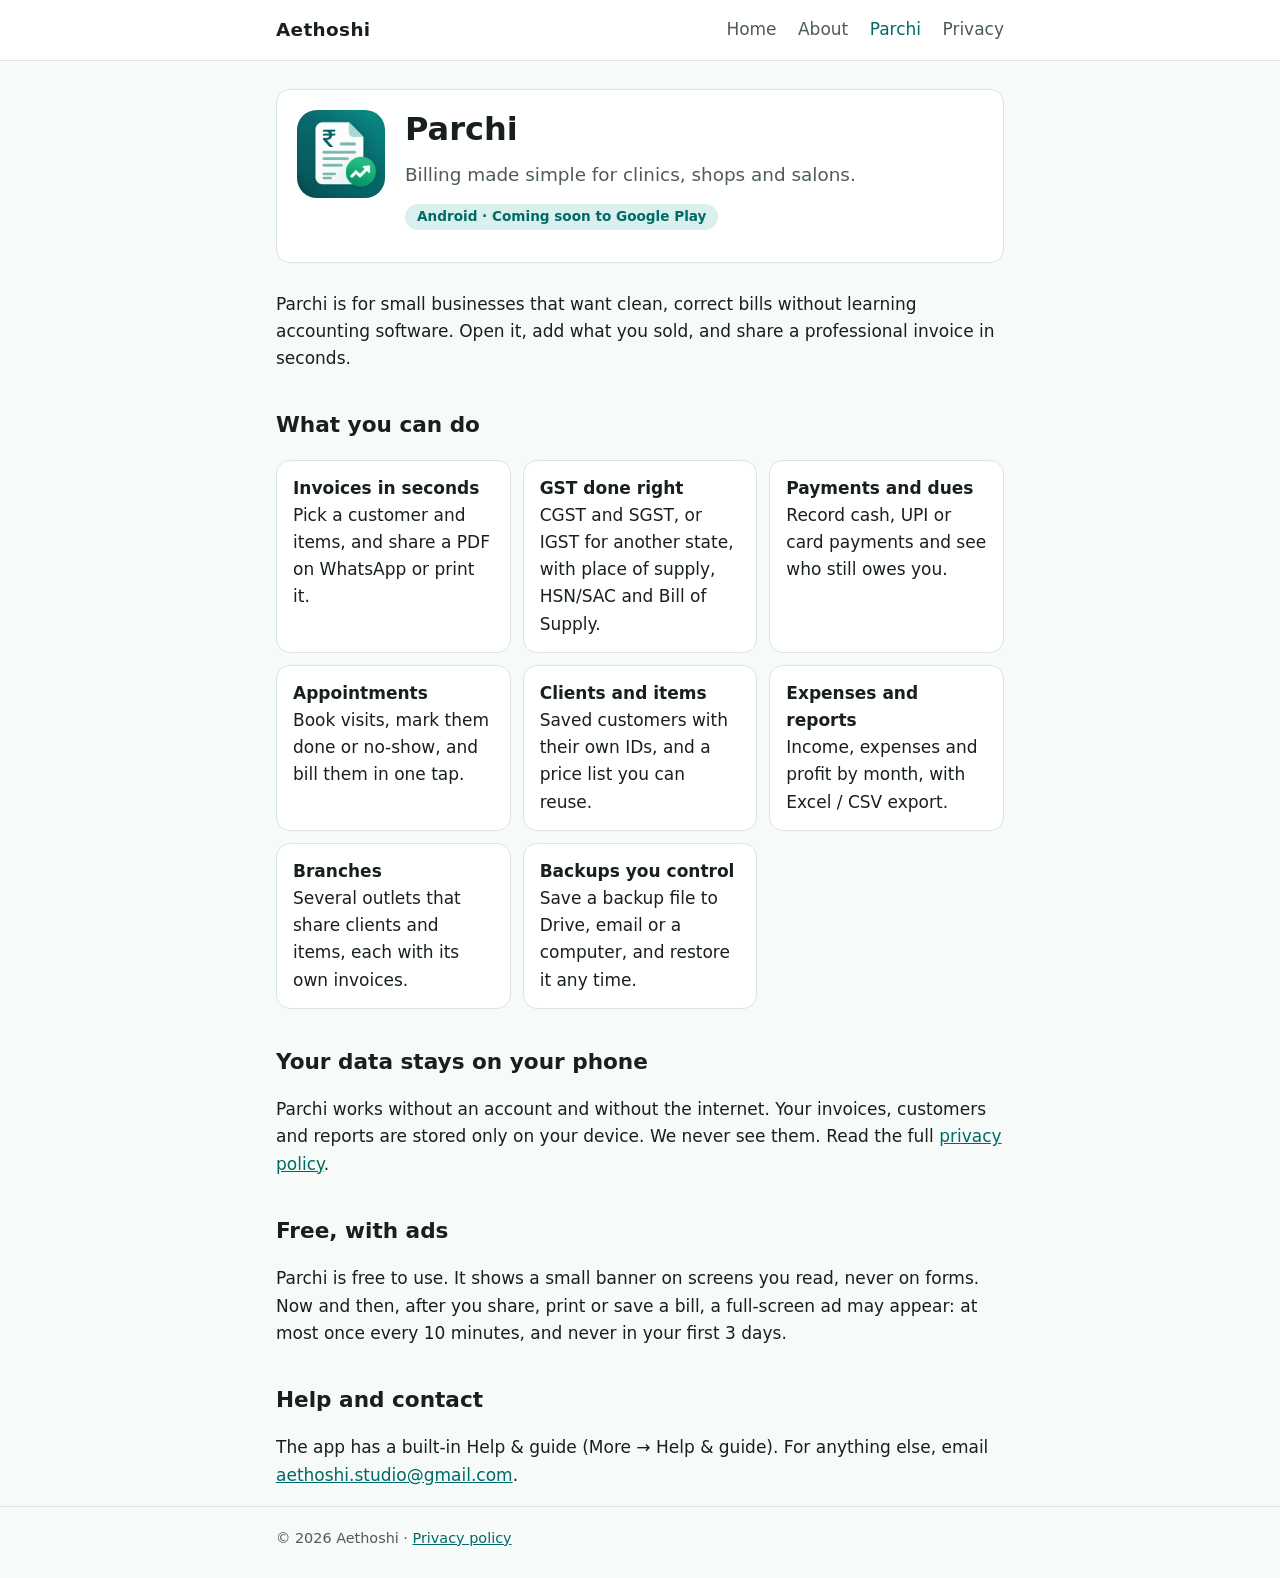
==== parchi/index.html @ 0741b279 "First Commit: Upload Aethoshi and Prachi website files Hello world" ====
<!doctype html>
<html lang="en">
<head>
  <meta charset="utf-8">
  <meta name="viewport" content="width=device-width, initial-scale=1">
  <title>Parchi Billing</title>
  <meta name="description" content="Parchi is a simple billing app for clinics, shops and salons: GST invoices, payments, appointments and reports, with your data kept on your phone.">
  <link rel="icon" href="/assets/parchi-icon.png">
  <link rel="stylesheet" href="/assets/style.css">
</head>
<body>
  <header class="site">
    <div class="wrap">
      <a class="logo" href="/">Aethoshi</a>
      <nav>
        <a href="/">Home</a>
        <a href="/#about">About</a>
        <a href="/parchi/" aria-current="page">Parchi</a>
        <a href="/parchi/privacy/">Privacy</a>
      </nav>
    </div>
  </header>

  <main class="wrap">
    <section class="card">
      <img src="/assets/parchi-icon.png" alt="Parchi app icon" width="88" height="88">
      <div>
        <h1>Parchi</h1>
        <p class="lead">Billing made simple for clinics, shops and salons.</p>
        <p><span class="pill">Android · Coming soon to Google Play</span></p>
      </div>
    </section>

    <p>
      Parchi is for small businesses that want clean, correct bills without
      learning accounting software. Open it, add what you sold, and share a
      professional invoice in seconds.
    </p>

    <h2>What you can do</h2>
    <ul class="features">
      <li><strong>Invoices in seconds</strong>Pick a customer and items, and
        share a PDF on WhatsApp or print it.</li>
      <li><strong>GST done right</strong>CGST and SGST, or IGST for another
        state, with place of supply, HSN/SAC and Bill of Supply.</li>
      <li><strong>Payments and dues</strong>Record cash, UPI or card
        payments and see who still owes you.</li>
      <li><strong>Appointments</strong>Book visits, mark them done or
        no-show, and bill them in one tap.</li>
      <li><strong>Clients and items</strong>Saved customers with their own
        IDs, and a price list you can reuse.</li>
      <li><strong>Expenses and reports</strong>Income, expenses and profit
        by month, with Excel / CSV export.</li>
      <li><strong>Branches</strong>Several outlets that share clients and
        items, each with its own invoices.</li>
      <li><strong>Backups you control</strong>Save a backup file to Drive,
        email or a computer, and restore it any time.</li>
    </ul>

    <h2>Your data stays on your phone</h2>
    <p>
      Parchi works without an account and without the internet. Your
      invoices, customers and reports are stored only on your device. We
      never see them. Read the full <a href="/parchi/privacy/">privacy
      policy</a>.
    </p>

    <h2>Free, with ads</h2>
    <p>
      Parchi is free to use. It shows a small banner on screens you read,
      never on forms. Now and then, after you share, print or save a bill,
      a full-screen ad may appear: at most once every 10 minutes, and never
      in your first 3 days.
    </p>

    <h2>Help and contact</h2>
    <p>
      The app has a built-in Help &amp; guide (More → Help &amp; guide). For
      anything else, email
      <a href="mailto:aethoshi.studio@gmail.com">aethoshi.studio@gmail.com</a>.
    </p>
  </main>

  <footer class="site">
    <div class="wrap">
      © 2026 Aethoshi · <a href="/parchi/privacy/">Privacy policy</a>
    </div>
  </footer>
</body>
</html>
---- assets/style.css ----
/* Aethoshi site: one small stylesheet, light and dark. */

:root {
  --bg: #f6faf9;
  --surface: #ffffff;
  --text: #17201f;
  --muted: #4d5b59;
  --line: #dbe5e3;
  --brand: #006a66;
  --brand-soft: #d9f0ee;
  --on-brand: #ffffff;
  --radius: 14px;
  color-scheme: light;
}

@media (prefers-color-scheme: dark) {
  :root {
    --bg: #0f1514;
    --surface: #172120;
    --text: #e3ecea;
    --muted: #a3b3b0;
    --line: #2a3836;
    --brand: #5fd6cf;
    --brand-soft: #173a38;
    --on-brand: #00201f;
    color-scheme: dark;
  }
}

* { box-sizing: border-box; }

html { -webkit-text-size-adjust: 100%; }

body {
  margin: 0;
  background: var(--bg);
  color: var(--text);
  font: 17px/1.6 system-ui, -apple-system, "Segoe UI", Roboto, "Noto Sans",
    sans-serif;
}

a { color: var(--brand); }
a:hover { text-decoration-thickness: 2px; }

.wrap {
  max-width: 760px;
  margin: 0 auto;
  padding: 0 16px;
}

header.site {
  border-bottom: 1px solid var(--line);
  background: var(--surface);
}
header.site .wrap {
  display: flex;
  align-items: center;
  justify-content: space-between;
  gap: 12px;
  min-height: 60px;
  flex-wrap: wrap;
}
.logo {
  font-weight: 700;
  font-size: 1.15rem;
  letter-spacing: 0.02em;
  color: var(--text);
  text-decoration: none;
}
nav a {
  margin-left: 16px;
  color: var(--muted);
  text-decoration: none;
}
nav a:first-child { margin-left: 0; }
nav a:hover, nav a[aria-current="page"] { color: var(--brand); }

main { padding: 40px 0 56px; }

h1 { font-size: 2rem; line-height: 1.2; margin: 0 0 12px; }
h2 { font-size: 1.35rem; margin: 36px 0 8px; }
h3 { font-size: 1.05rem; margin: 24px 0 4px; }
p, li { color: var(--text); }
.lead { font-size: 1.15rem; color: var(--muted); margin-top: 0; }
.muted { color: var(--muted); }

.card {
  display: flex;
  gap: 20px;
  align-items: flex-start;
  background: var(--surface);
  border: 1px solid var(--line);
  border-radius: var(--radius);
  padding: 20px;
  margin: 28px 0;
}
.card img {
  width: 88px;
  height: 88px;
  border-radius: 20px;
  flex: none;
}
.card h2 { margin: 0 0 4px; }
.card p { margin: 0 0 12px; }

.pill {
  display: inline-block;
  background: var(--brand-soft);
  color: var(--brand);
  border-radius: 999px;
  padding: 2px 12px;
  font-size: 0.85rem;
  font-weight: 600;
}

.button {
  display: inline-block;
  background: var(--brand);
  color: var(--on-brand);
  border-radius: 999px;
  padding: 8px 18px;
  font-weight: 600;
  text-decoration: none;
  margin: 4px 8px 4px 0;
}
.button.ghost {
  background: transparent;
  color: var(--brand);
  border: 1px solid var(--line);
}

.features {
  display: grid;
  grid-template-columns: repeat(auto-fit, minmax(210px, 1fr));
  gap: 12px;
  padding: 0;
  list-style: none;
}
.features li {
  background: var(--surface);
  border: 1px solid var(--line);
  border-radius: var(--radius);
  padding: 14px 16px;
}
.features strong { display: block; }

.policy h2 { border-top: 1px solid var(--line); padding-top: 24px; }
.policy table {
  width: 100%;
  border-collapse: collapse;
  font-size: 0.95rem;
  display: block;
  overflow-x: auto;
}
.policy th, .policy td {
  text-align: left;
  vertical-align: top;
  border-bottom: 1px solid var(--line);
  padding: 8px 10px 8px 0;
}

footer.site {
  border-top: 1px solid var(--line);
  padding: 20px 0 28px;
  color: var(--muted);
  font-size: 0.9rem;
}

@media (max-width: 520px) {
  h1 { font-size: 1.6rem; }
  .card { flex-direction: column; }
  .card img { width: 72px; height: 72px; }
}
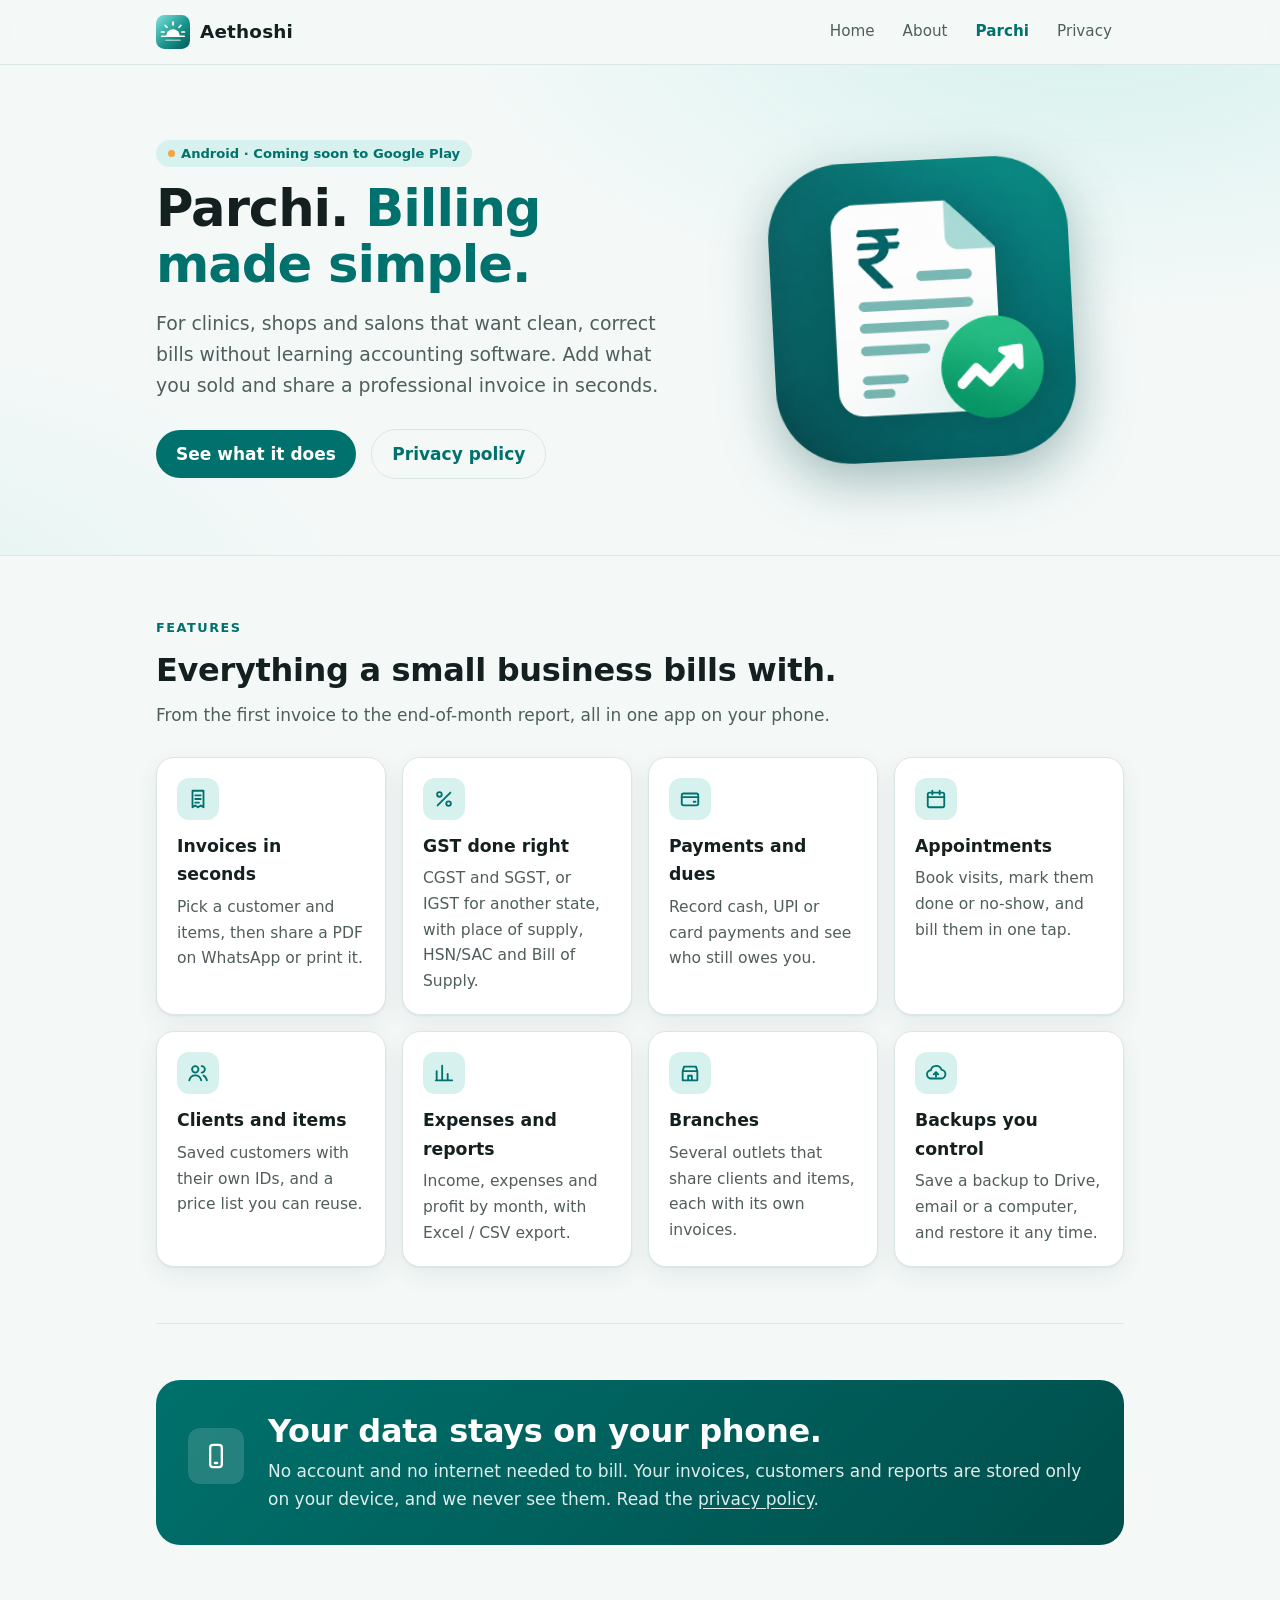
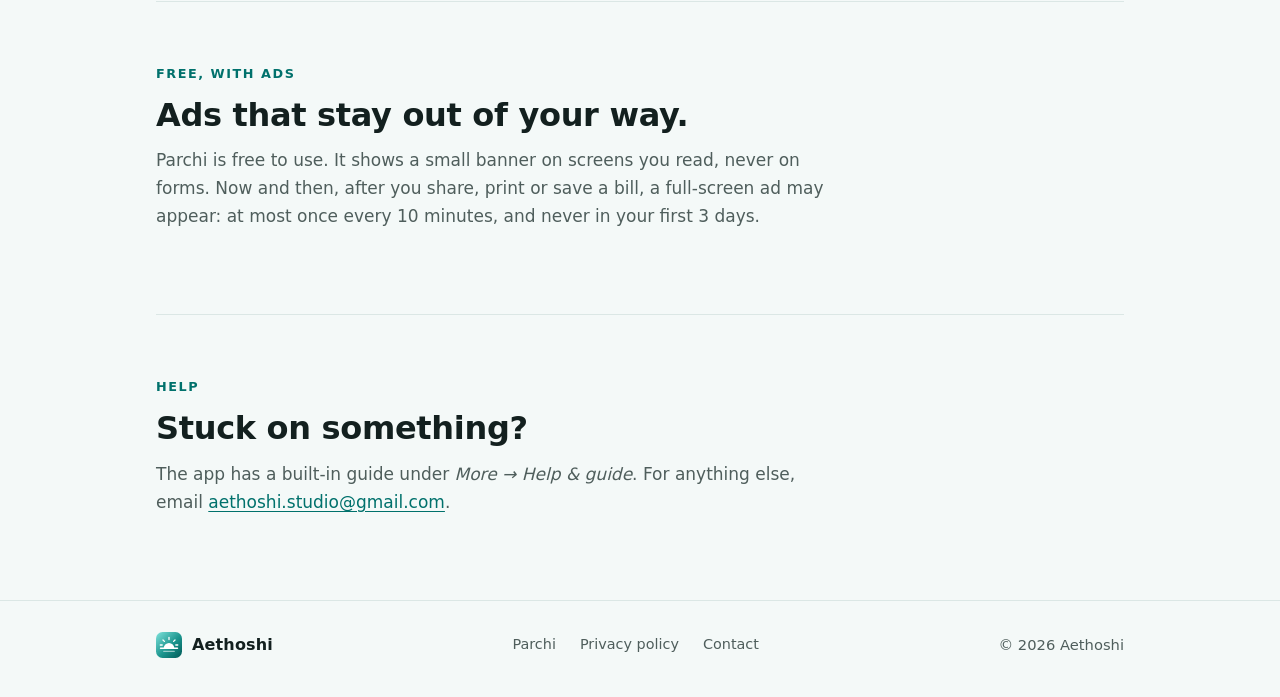
==== commit 8501e7f6: "Updated UI and improved design." ====
--- a/parchi/index.html
+++ b/parchi/index.html
@@ -5,85 +5,127 @@
   <meta name="viewport" content="width=device-width, initial-scale=1">
   <title>Parchi Billing</title>
   <meta name="description" content="Parchi is a simple billing app for clinics, shops and salons: GST invoices, payments, appointments and reports, with your data kept on your phone.">
-  <link rel="icon" href="/assets/parchi-icon.png">
-  <link rel="stylesheet" href="/assets/style.css">
+  <meta name="theme-color" content="#00716c">
+  <link rel="icon" type="image/svg+xml" href="../assets/logo.svg">
+  <link rel="stylesheet" href="../assets/style.css">
 </head>
 <body>
   <header class="site">
     <div class="wrap">
-      <a class="logo" href="/">Aethoshi</a>
-      <nav>
-        <a href="/">Home</a>
-        <a href="/#about">About</a>
-        <a href="/parchi/" aria-current="page">Parchi</a>
-        <a href="/parchi/privacy/">Privacy</a>
+      <a class="brand" href="../"><img src="../assets/logo.svg" alt="" width="34" height="34">Aethoshi</a>
+      <nav aria-label="Main">
+        <a href="../">Home</a>
+        <a href="../#about">About</a>
+        <a href="../parchi/" aria-current="page">Parchi</a>
+        <a href="../parchi/privacy/">Privacy</a>
       </nav>
     </div>
   </header>
 
+  <div class="hero">
+    <div class="wrap hero-grid">
+      <div>
+        <span class="pill">Android · Coming soon to Google Play</span>
+        <h1 style="margin-top:14px">Parchi. <span class="soft">Billing made simple.</span></h1>
+        <p class="lead">For clinics, shops and salons that want clean, correct
+          bills without learning accounting software. Add what you sold and
+          share a professional invoice in seconds.</p>
+        <a class="button" href="#features">See what it does</a>
+        <a class="button ghost" href="privacy/">Privacy policy</a>
+      </div>
+      <div class="hero-art app"><img src="../assets/parchi-icon.png" alt="Parchi app icon" width="300" height="300"></div>
+    </div>
+  </div>
+
   <main class="wrap">
-    <section class="card">
-      <img src="/assets/parchi-icon.png" alt="Parchi app icon" width="88" height="88">
-      <div>
-        <h1>Parchi</h1>
-        <p class="lead">Billing made simple for clinics, shops and salons.</p>
-        <p><span class="pill">Android · Coming soon to Google Play</span></p>
+    <section id="features">
+      <span class="eyebrow">Features</span>
+      <h2>Everything a small business bills with.</h2>
+      <p class="section-lead">From the first invoice to the end-of-month
+        report, all in one app on your phone.</p>
+      <ul class="grid">
+        <li class="tile">
+          <span class="icon" aria-hidden="true"><svg viewBox="0 0 24 24" fill="none" stroke="currentColor" stroke-width="2" stroke-linecap="round" stroke-linejoin="round"><path d="M6 3h12v18l-3-2-3 2-3-2-3 2z"/><path d="M9 8h6M9 12h6M9 16h4"/></svg></span>
+          <h3>Invoices in seconds</h3>
+          <p>Pick a customer and items, then share a PDF on WhatsApp or print it.</p>
+        </li>
+        <li class="tile">
+          <span class="icon" aria-hidden="true"><svg viewBox="0 0 24 24" fill="none" stroke="currentColor" stroke-width="2" stroke-linecap="round" stroke-linejoin="round"><path d="M19 5L5 19"/><circle cx="7" cy="7" r="2.5"/><circle cx="17" cy="17" r="2.5"/></svg></span>
+          <h3>GST done right</h3>
+          <p>CGST and SGST, or IGST for another state, with place of supply, HSN/SAC and Bill of Supply.</p>
+        </li>
+        <li class="tile">
+          <span class="icon" aria-hidden="true"><svg viewBox="0 0 24 24" fill="none" stroke="currentColor" stroke-width="2" stroke-linecap="round" stroke-linejoin="round"><rect x="3" y="6" width="18" height="13" rx="2"/><path d="M3 10h18M16 15h2"/></svg></span>
+          <h3>Payments and dues</h3>
+          <p>Record cash, UPI or card payments and see who still owes you.</p>
+        </li>
+        <li class="tile">
+          <span class="icon" aria-hidden="true"><svg viewBox="0 0 24 24" fill="none" stroke="currentColor" stroke-width="2" stroke-linecap="round" stroke-linejoin="round"><rect x="3" y="5" width="18" height="16" rx="2"/><path d="M3 10h18M8 3v4M16 3v4"/></svg></span>
+          <h3>Appointments</h3>
+          <p>Book visits, mark them done or no-show, and bill them in one tap.</p>
+        </li>
+        <li class="tile">
+          <span class="icon" aria-hidden="true"><svg viewBox="0 0 24 24" fill="none" stroke="currentColor" stroke-width="2" stroke-linecap="round" stroke-linejoin="round"><circle cx="9" cy="8" r="3.5"/><path d="M2.5 20c.8-3.5 3.4-5.5 6.5-5.5s5.7 2 6.5 5.5M16 4.5a3.5 3.5 0 0 1 0 7M18 14.8c2 .7 3.2 2.5 3.6 5.2"/></svg></span>
+          <h3>Clients and items</h3>
+          <p>Saved customers with their own IDs, and a price list you can reuse.</p>
+        </li>
+        <li class="tile">
+          <span class="icon" aria-hidden="true"><svg viewBox="0 0 24 24" fill="none" stroke="currentColor" stroke-width="2" stroke-linecap="round" stroke-linejoin="round"><path d="M4 20V10M10 20V4M16 20v-7M3 20h18"/></svg></span>
+          <h3>Expenses and reports</h3>
+          <p>Income, expenses and profit by month, with Excel / CSV export.</p>
+        </li>
+        <li class="tile">
+          <span class="icon" aria-hidden="true"><svg viewBox="0 0 24 24" fill="none" stroke="currentColor" stroke-width="2" stroke-linecap="round" stroke-linejoin="round"><path d="M4 10l1.5-5h13L20 10M4 10v10h16V10M4 10h16M10 20v-5h4v5"/></svg></span>
+          <h3>Branches</h3>
+          <p>Several outlets that share clients and items, each with its own invoices.</p>
+        </li>
+        <li class="tile">
+          <span class="icon" aria-hidden="true"><svg viewBox="0 0 24 24" fill="none" stroke="currentColor" stroke-width="2" stroke-linecap="round" stroke-linejoin="round"><path d="M7 18a4.5 4.5 0 0 1-.6-9A6 6 0 0 1 18 8.5a4 4 0 0 1-1 9.5z"/><path d="M12 16v-5M9.5 13.5L12 11l2.5 2.5"/></svg></span>
+          <h3>Backups you control</h3>
+          <p>Save a backup to Drive, email or a computer, and restore it any time.</p>
+        </li>
+      </ul>
+    </section>
+
+    <section>
+      <div class="band">
+        <span class="icon" aria-hidden="true"><svg viewBox="0 0 24 24" fill="none" stroke="currentColor" stroke-width="2" stroke-linecap="round" stroke-linejoin="round"><rect x="7" y="2.5" width="10" height="19" rx="2.5"/><path d="M11 18h2"/></svg></span>
+        <div>
+          <h2>Your data stays on your phone.</h2>
+          <p>No account and no internet needed to bill. Your invoices,
+            customers and reports are stored only on your device, and we never
+            see them. Read the <a href="privacy/">privacy policy</a>.</p>
+        </div>
       </div>
     </section>
 
-    <p>
-      Parchi is for small businesses that want clean, correct bills without
-      learning accounting software. Open it, add what you sold, and share a
-      professional invoice in seconds.
-    </p>
+    <section>
+      <span class="eyebrow">Free, with ads</span>
+      <h2>Ads that stay out of your way.</h2>
+      <p class="section-lead">Parchi is free to use. It shows a small banner
+        on screens you read, never on forms. Now and then, after you share,
+        print or save a bill, a full-screen ad may appear: at most once every
+        10 minutes, and never in your first 3 days.</p>
+    </section>
 
-    <h2>What you can do</h2>
-    <ul class="features">
-      <li><strong>Invoices in seconds</strong>Pick a customer and items, and
-        share a PDF on WhatsApp or print it.</li>
-      <li><strong>GST done right</strong>CGST and SGST, or IGST for another
-        state, with place of supply, HSN/SAC and Bill of Supply.</li>
-      <li><strong>Payments and dues</strong>Record cash, UPI or card
-        payments and see who still owes you.</li>
-      <li><strong>Appointments</strong>Book visits, mark them done or
-        no-show, and bill them in one tap.</li>
-      <li><strong>Clients and items</strong>Saved customers with their own
-        IDs, and a price list you can reuse.</li>
-      <li><strong>Expenses and reports</strong>Income, expenses and profit
-        by month, with Excel / CSV export.</li>
-      <li><strong>Branches</strong>Several outlets that share clients and
-        items, each with its own invoices.</li>
-      <li><strong>Backups you control</strong>Save a backup file to Drive,
-        email or a computer, and restore it any time.</li>
-    </ul>
-
-    <h2>Your data stays on your phone</h2>
-    <p>
-      Parchi works without an account and without the internet. Your
-      invoices, customers and reports are stored only on your device. We
-      never see them. Read the full <a href="/parchi/privacy/">privacy
-      policy</a>.
-    </p>
-
-    <h2>Free, with ads</h2>
-    <p>
-      Parchi is free to use. It shows a small banner on screens you read,
-      never on forms. Now and then, after you share, print or save a bill,
-      a full-screen ad may appear: at most once every 10 minutes, and never
-      in your first 3 days.
-    </p>
-
-    <h2>Help and contact</h2>
-    <p>
-      The app has a built-in Help &amp; guide (More → Help &amp; guide). For
-      anything else, email
-      <a href="mailto:aethoshi.studio@gmail.com">aethoshi.studio@gmail.com</a>.
-    </p>
+    <section>
+      <span class="eyebrow">Help</span>
+      <h2>Stuck on something?</h2>
+      <p class="section-lead">The app has a built-in guide under
+        <em>More → Help &amp; guide</em>. For anything else, email
+        <a href="mailto:aethoshi.studio@gmail.com">aethoshi.studio@gmail.com</a>.</p>
+    </section>
   </main>
 
   <footer class="site">
     <div class="wrap">
-      © 2026 Aethoshi · <a href="/parchi/privacy/">Privacy policy</a>
+      <a class="brand" href="../"><img src="../assets/logo.svg" alt="" width="26" height="26">Aethoshi</a>
+      <nav aria-label="Footer">
+        <a href="../parchi/">Parchi</a>
+        <a href="../parchi/privacy/">Privacy policy</a>
+        <a href="mailto:aethoshi.studio@gmail.com">Contact</a>
+      </nav>
+      <span>© 2026 Aethoshi</span>
     </div>
   </footer>
 </body>
--- a/assets/style.css
+++ b/assets/style.css
@@ -1,173 +1,366 @@
-/* Aethoshi site: one small stylesheet, light and dark. */
+/* Aethoshi site: one stylesheet, light and dark. */
 
 :root {
-  --bg: #f6faf9;
+  --bg: #f4f9f8;
+  --bg-tint: #e3f3f1;
   --surface: #ffffff;
-  --text: #17201f;
-  --muted: #4d5b59;
-  --line: #dbe5e3;
-  --brand: #006a66;
-  --brand-soft: #d9f0ee;
+  --surface-2: #f8fbfb;
+  --text: #13201f;
+  --muted: #4f5e5c;
+  --line: #dbe7e5;
+  --brand: #00716c;
+  --brand-strong: #005a57;
+  --brand-soft: #d6f1ee;
   --on-brand: #ffffff;
-  --radius: 14px;
+  --accent: #f2a541;
+  --shadow: 0 1px 2px rgba(10, 40, 38, 0.06), 0 8px 24px rgba(10, 40, 38, 0.07);
+  --radius: 18px;
   color-scheme: light;
 }
 
 @media (prefers-color-scheme: dark) {
   :root {
-    --bg: #0f1514;
-    --surface: #172120;
-    --text: #e3ecea;
-    --muted: #a3b3b0;
-    --line: #2a3836;
-    --brand: #5fd6cf;
-    --brand-soft: #173a38;
-    --on-brand: #00201f;
+    --bg: #0c1312;
+    --bg-tint: #10201f;
+    --surface: #141e1d;
+    --surface-2: #182423;
+    --text: #e4eeec;
+    --muted: #a2b4b1;
+    --line: #263533;
+    --brand: #62d9d1;
+    --brand-strong: #8ae6df;
+    --brand-soft: #143a38;
+    --on-brand: #00211f;
+    --accent: #f5b766;
+    --shadow: 0 1px 2px rgba(0, 0, 0, 0.4), 0 10px 30px rgba(0, 0, 0, 0.35);
     color-scheme: dark;
   }
 }
 
 * { box-sizing: border-box; }
-
-html { -webkit-text-size-adjust: 100%; }
+html { -webkit-text-size-adjust: 100%; scroll-behavior: smooth; }
 
 body {
   margin: 0;
   background: var(--bg);
   color: var(--text);
-  font: 17px/1.6 system-ui, -apple-system, "Segoe UI", Roboto, "Noto Sans",
-    sans-serif;
-}
-
-a { color: var(--brand); }
-a:hover { text-decoration-thickness: 2px; }
-
-.wrap {
-  max-width: 760px;
-  margin: 0 auto;
-  padding: 0 16px;
-}
+  font: 17px/1.65 system-ui, -apple-system, "Segoe UI", Roboto, "Noto Sans",
+    "Helvetica Neue", Arial, sans-serif;
+}
+
+a { color: var(--brand); text-underline-offset: 3px; }
+a:hover { color: var(--brand-strong); }
+img, svg { max-width: 100%; }
+img { height: auto; }
+
+.wrap { max-width: 1000px; margin: 0 auto; padding: 0 16px; }
+.narrow { max-width: 760px; }
+
+/* ------------------------------------------------------------ header */
 
 header.site {
+  position: sticky;
+  top: 0;
+  z-index: 10;
+  background: color-mix(in srgb, var(--bg) 82%, transparent);
+  backdrop-filter: saturate(160%) blur(12px);
+  -webkit-backdrop-filter: saturate(160%) blur(12px);
   border-bottom: 1px solid var(--line);
-  background: var(--surface);
 }
 header.site .wrap {
   display: flex;
   align-items: center;
   justify-content: space-between;
   gap: 12px;
-  min-height: 60px;
+  min-height: 64px;
   flex-wrap: wrap;
 }
-.logo {
-  font-weight: 700;
-  font-size: 1.15rem;
-  letter-spacing: 0.02em;
+.brand {
+  display: inline-flex;
+  align-items: center;
+  gap: 10px;
   color: var(--text);
   text-decoration: none;
-}
+  font-weight: 750;
+  font-size: 1.15rem;
+  letter-spacing: 0.01em;
+}
+.brand img { width: 34px; height: 34px; }
+nav { display: flex; gap: 4px; flex-wrap: wrap; }
 nav a {
-  margin-left: 16px;
   color: var(--muted);
   text-decoration: none;
-}
-nav a:first-child { margin-left: 0; }
-nav a:hover, nav a[aria-current="page"] { color: var(--brand); }
-
-main { padding: 40px 0 56px; }
-
-h1 { font-size: 2rem; line-height: 1.2; margin: 0 0 12px; }
-h2 { font-size: 1.35rem; margin: 36px 0 8px; }
-h3 { font-size: 1.05rem; margin: 24px 0 4px; }
-p, li { color: var(--text); }
-.lead { font-size: 1.15rem; color: var(--muted); margin-top: 0; }
+  padding: 6px 12px;
+  border-radius: 999px;
+  font-size: 0.95rem;
+}
+nav a:hover { background: var(--brand-soft); color: var(--brand); }
+nav a[aria-current="page"] { color: var(--brand); font-weight: 600; }
+
+/* ------------------------------------------------------------ hero */
+
+.hero {
+  position: relative;
+  overflow: hidden;
+  background:
+    radial-gradient(900px 420px at 85% -10%, var(--brand-soft), transparent 70%),
+    radial-gradient(700px 380px at -10% 110%, var(--bg-tint), transparent 70%);
+  border-bottom: 1px solid var(--line);
+}
+.hero .wrap { padding-top: 72px; padding-bottom: 72px; }
+.hero-grid {
+  display: grid;
+  grid-template-columns: 1.3fr 1fr;
+  gap: 40px;
+  align-items: center;
+}
+.eyebrow {
+  display: inline-block;
+  font-size: 0.8rem;
+  font-weight: 700;
+  letter-spacing: 0.12em;
+  text-transform: uppercase;
+  color: var(--brand);
+  margin-bottom: 12px;
+}
+h1 {
+  font-size: clamp(2rem, 5vw, 3.2rem);
+  line-height: 1.08;
+  letter-spacing: -0.02em;
+  margin: 0 0 16px;
+}
+h1 .soft { color: var(--brand); }
+.lead { font-size: 1.18rem; color: var(--muted); margin: 0 0 24px; max-width: 34em; }
+
+.hero-art {
+  justify-self: center;
+  width: min(300px, 70vw);
+  aspect-ratio: 1;
+  border-radius: 32%;
+  background: linear-gradient(145deg, #7fe3dc, #1a948d 55%, #005a57);
+  box-shadow: 0 30px 60px -20px rgba(0, 90, 87, 0.55);
+  display: grid;
+  place-items: center;
+  transform: rotate(-4deg);
+}
+.hero-art img { width: 62%; filter: drop-shadow(0 8px 16px rgba(0, 0, 0, 0.18)); }
+/* An app icon already has its own background: show it on its own. */
+.hero-art.app { background: none; box-shadow: none; transform: rotate(-3deg); }
+.hero-art.app img {
+  width: 100%;
+  height: auto;
+  border-radius: 25%;
+  filter: drop-shadow(0 18px 28px rgba(0, 70, 67, 0.35));
+}
+
+/* ------------------------------------------------------------ sections */
+
+main section { padding: 56px 0; }
+main section + section { border-top: 1px solid var(--line); }
+h2 {
+  font-size: clamp(1.5rem, 3vw, 2rem);
+  line-height: 1.2;
+  letter-spacing: -0.01em;
+  margin: 0 0 12px;
+}
+h3 { font-size: 1.08rem; margin: 0 0 6px; }
+.section-lead { color: var(--muted); max-width: 40em; margin: 0 0 28px; }
 .muted { color: var(--muted); }
 
-.card {
-  display: flex;
-  gap: 20px;
-  align-items: flex-start;
+/* App card */
+.app-card {
+  display: grid;
+  grid-template-columns: auto 1fr;
+  gap: 24px;
+  align-items: center;
+  background: var(--surface);
+  border: 1px solid var(--line);
+  border-radius: calc(var(--radius) + 6px);
+  padding: 28px;
+  box-shadow: var(--shadow);
+}
+.app-card img {
+  width: 112px;
+  height: 112px;
+  border-radius: 26px;
+  box-shadow: 0 10px 24px -10px rgba(0, 90, 87, 0.6);
+}
+.app-card h3 { font-size: 1.5rem; margin: 6px 0 6px; }
+.app-card p { margin: 0 0 16px; color: var(--muted); }
+
+.pill {
+  display: inline-flex;
+  align-items: center;
+  gap: 6px;
+  background: var(--brand-soft);
+  color: var(--brand);
+  border-radius: 999px;
+  padding: 3px 12px;
+  font-size: 0.82rem;
+  font-weight: 650;
+}
+.pill::before {
+  content: "";
+  width: 7px;
+  height: 7px;
+  border-radius: 50%;
+  background: var(--accent);
+}
+
+.button {
+  display: inline-flex;
+  align-items: center;
+  gap: 8px;
+  background: var(--brand);
+  color: var(--on-brand);
+  border-radius: 999px;
+  padding: 10px 20px;
+  font-weight: 650;
+  text-decoration: none;
+  margin: 4px 10px 4px 0;
+  transition: transform 0.15s ease, background 0.15s ease;
+}
+.button:hover { background: var(--brand-strong); color: var(--on-brand); transform: translateY(-1px); }
+.button.ghost { background: transparent; color: var(--brand); border: 1px solid var(--line); }
+.button.ghost:hover { background: var(--brand-soft); color: var(--brand); }
+
+/* Feature / value grid */
+.grid {
+  display: grid;
+  grid-template-columns: repeat(auto-fit, minmax(220px, 1fr));
+  gap: 16px;
+  padding: 0;
+  margin: 0;
+  list-style: none;
+}
+.tile {
   background: var(--surface);
   border: 1px solid var(--line);
   border-radius: var(--radius);
   padding: 20px;
-  margin: 28px 0;
-}
-.card img {
-  width: 88px;
-  height: 88px;
-  border-radius: 20px;
-  flex: none;
-}
-.card h2 { margin: 0 0 4px; }
-.card p { margin: 0 0 12px; }
-
-.pill {
-  display: inline-block;
+  box-shadow: var(--shadow);
+}
+.tile p { margin: 0; color: var(--muted); font-size: 0.97rem; }
+.icon {
+  width: 42px;
+  height: 42px;
+  border-radius: 12px;
+  display: grid;
+  place-items: center;
   background: var(--brand-soft);
   color: var(--brand);
-  border-radius: 999px;
-  padding: 2px 12px;
-  font-size: 0.85rem;
-  font-weight: 600;
-}
-
-.button {
-  display: inline-block;
-  background: var(--brand);
-  color: var(--on-brand);
-  border-radius: 999px;
-  padding: 8px 18px;
-  font-weight: 600;
-  text-decoration: none;
-  margin: 4px 8px 4px 0;
-}
-.button.ghost {
-  background: transparent;
-  color: var(--brand);
+  margin-bottom: 12px;
+}
+.icon svg { width: 22px; height: 22px; }
+
+/* The name */
+.name-box {
+  display: grid;
+  grid-template-columns: auto 1fr;
+  gap: 28px;
+  align-items: center;
+  background: linear-gradient(135deg, var(--surface), var(--surface-2));
   border: 1px solid var(--line);
-}
-
-.features {
-  display: grid;
-  grid-template-columns: repeat(auto-fit, minmax(210px, 1fr));
-  gap: 12px;
-  padding: 0;
-  list-style: none;
-}
-.features li {
-  background: var(--surface);
-  border: 1px solid var(--line);
+  border-radius: calc(var(--radius) + 6px);
+  padding: 28px;
+}
+.name-box img { width: 96px; height: 96px; }
+.word {
+  font-size: 1.6rem;
+  font-weight: 750;
+  letter-spacing: 0.02em;
+  margin: 0;
+}
+.word span { color: var(--muted); font-weight: 400; font-size: 1rem; margin-left: 8px; }
+
+/* Highlight band */
+.band {
+  background: linear-gradient(135deg, #00716c, #004e4b);
+  color: #ffffff;
+  border-radius: calc(var(--radius) + 6px);
+  padding: 32px;
+  display: grid;
+  grid-template-columns: auto 1fr;
+  gap: 24px;
+  align-items: center;
+}
+.band h2, .band p { color: #ffffff; margin: 0; }
+.band p { opacity: 0.88; margin-top: 6px; }
+.band a { color: #ffffff; }
+.band .icon { background: rgba(255, 255, 255, 0.14); color: #ffffff; width: 56px; height: 56px; }
+.band .icon svg { width: 28px; height: 28px; }
+
+/* Contact */
+.contact {
+  text-align: center;
+  padding: 8px 0;
+}
+.contact .button { margin-top: 8px; }
+
+/* ------------------------------------------------------------ policy */
+
+.policy { padding-top: 48px; padding-bottom: 64px; }
+.policy h1 { font-size: clamp(1.8rem, 4vw, 2.4rem); }
+.policy h2 {
+  font-size: 1.3rem;
+  margin-top: 36px;
+  padding-top: 24px;
+  border-top: 1px solid var(--line);
+}
+.policy .summary {
+  background: var(--brand-soft);
   border-radius: var(--radius);
-  padding: 14px 16px;
-}
-.features strong { display: block; }
-
-.policy h2 { border-top: 1px solid var(--line); padding-top: 24px; }
-.policy table {
-  width: 100%;
-  border-collapse: collapse;
-  font-size: 0.95rem;
-  display: block;
-  overflow-x: auto;
-}
+  padding: 18px 20px;
+  margin: 20px 0 8px;
+}
+.policy .summary p { margin: 0; }
+.policy li { margin-bottom: 8px; }
+.table-wrap { overflow-x: auto; }
+.policy table { width: 100%; border-collapse: collapse; font-size: 0.95rem; }
 .policy th, .policy td {
   text-align: left;
   vertical-align: top;
   border-bottom: 1px solid var(--line);
-  padding: 8px 10px 8px 0;
-}
+  padding: 10px 12px 10px 0;
+}
+.policy th { color: var(--muted); font-weight: 650; }
+
+/* ------------------------------------------------------------ footer */
 
 footer.site {
   border-top: 1px solid var(--line);
-  padding: 20px 0 28px;
+  padding: 28px 0 36px;
   color: var(--muted);
-  font-size: 0.9rem;
-}
-
-@media (max-width: 520px) {
-  h1 { font-size: 1.6rem; }
-  .card { flex-direction: column; }
-  .card img { width: 72px; height: 72px; }
-}
+  font-size: 0.92rem;
+}
+footer.site .wrap {
+  display: flex;
+  justify-content: space-between;
+  align-items: center;
+  gap: 12px;
+  flex-wrap: wrap;
+}
+footer.site .brand { font-size: 1rem; }
+footer.site .brand img { width: 26px; height: 26px; }
+footer.site nav a { font-size: 0.9rem; padding: 4px 10px; }
+
+/* ------------------------------------------------------------ small screens */
+
+@media (max-width: 760px) {
+  .hero .wrap { padding-top: 48px; padding-bottom: 48px; }
+  .hero-grid { grid-template-columns: 1fr; gap: 32px; }
+  .hero-art { width: min(150px, 42vw); order: -1; justify-self: start; }
+  main section { padding: 40px 0; }
+}
+@media (max-width: 560px) {
+  .app-card, .name-box, .band { grid-template-columns: 1fr; padding: 22px; }
+  .app-card img { width: 84px; height: 84px; border-radius: 20px; }
+  .name-box img { width: 72px; height: 72px; }
+  header.site .wrap { padding-top: 8px; padding-bottom: 8px; }
+  nav a { padding: 6px 9px; }
+}
+
+@media (prefers-reduced-motion: reduce) {
+  html { scroll-behavior: auto; }
+  .button { transition: none; }
+}
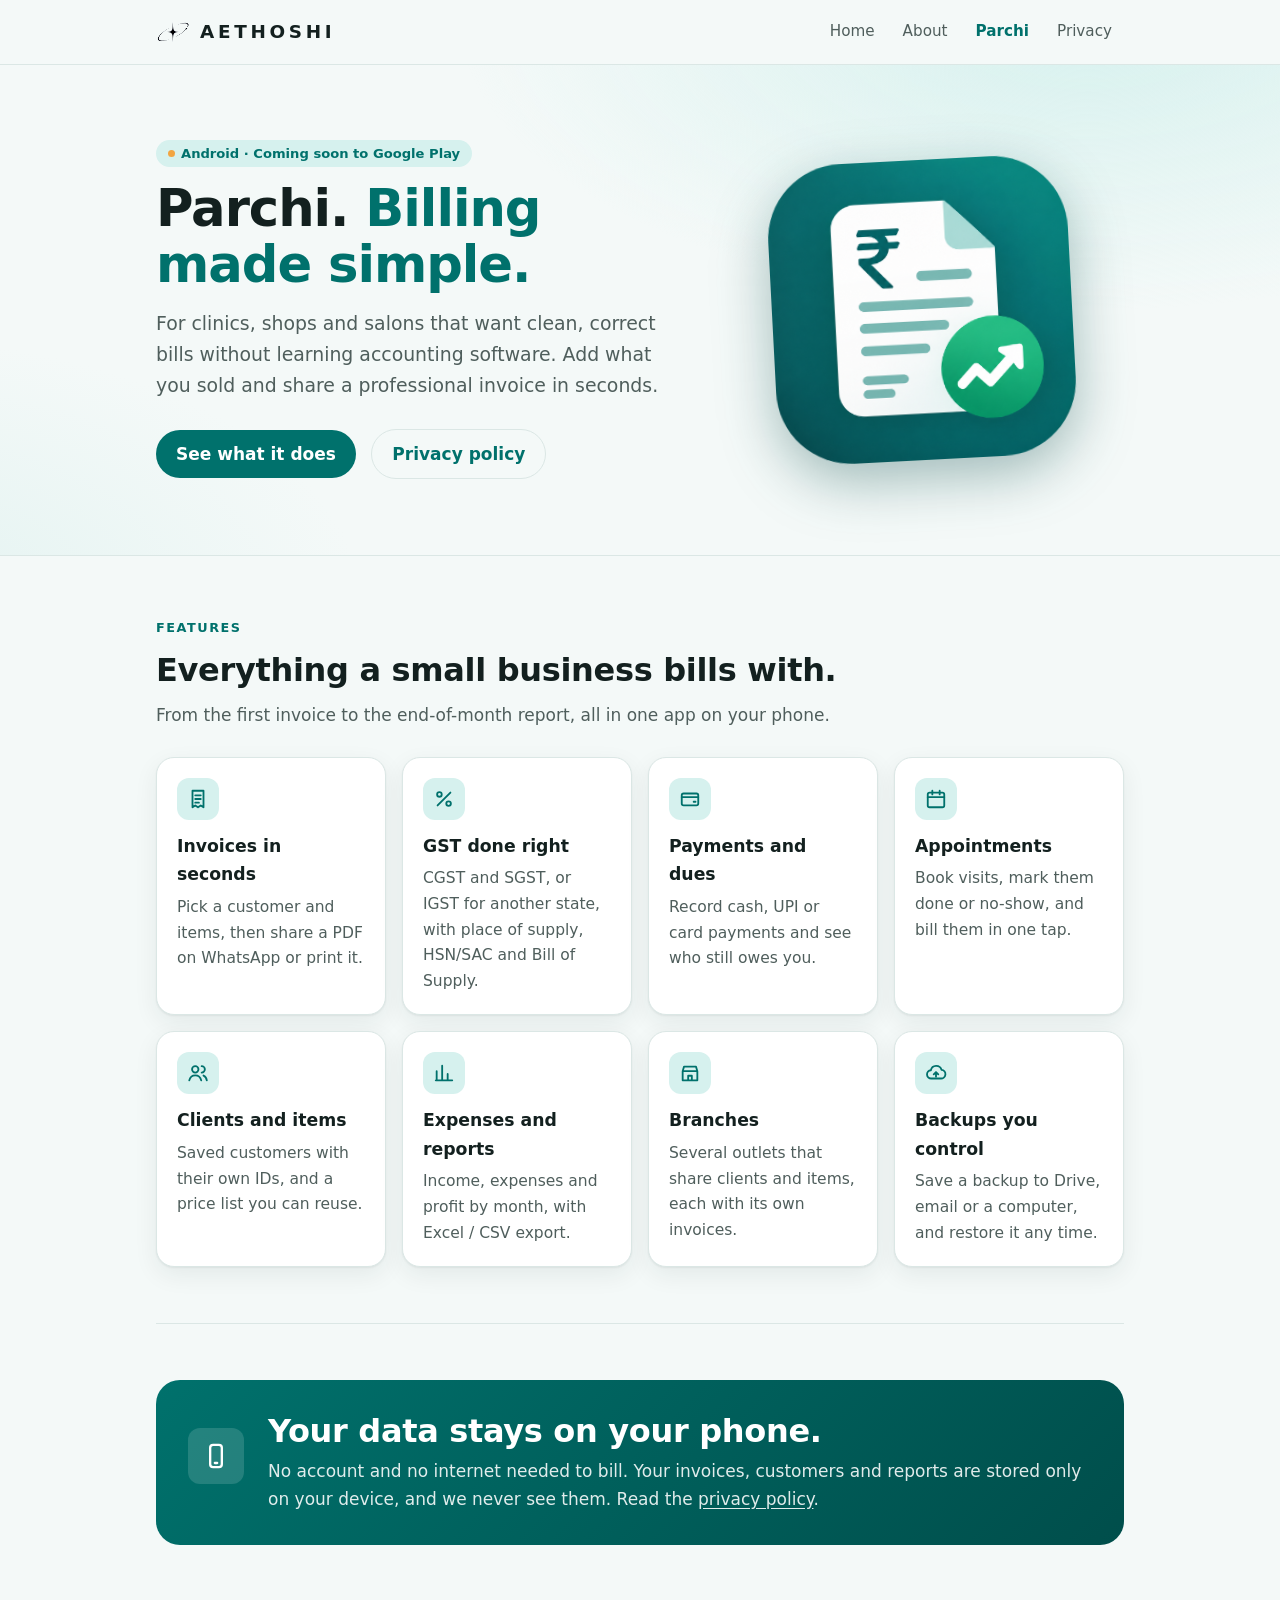
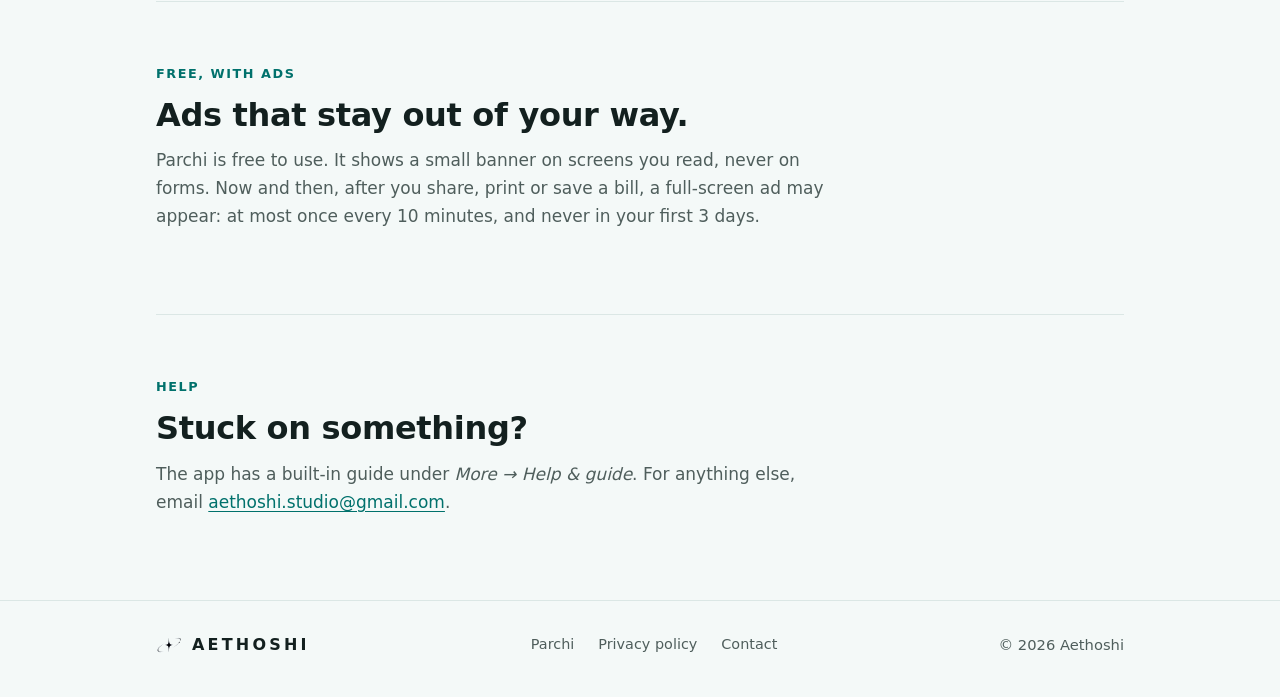
==== commit 5355b949: "Update app icon" ====
--- a/parchi/index.html
+++ b/parchi/index.html
@@ -6,13 +6,13 @@
   <title>Parchi Billing</title>
   <meta name="description" content="Parchi is a simple billing app for clinics, shops and salons: GST invoices, payments, appointments and reports, with your data kept on your phone.">
   <meta name="theme-color" content="#00716c">
-  <link rel="icon" type="image/svg+xml" href="../assets/logo.svg">
+  <link rel="icon" type="image/png" href="../assets/favicon.png">
   <link rel="stylesheet" href="../assets/style.css">
 </head>
 <body>
   <header class="site">
     <div class="wrap">
-      <a class="brand" href="../"><img src="../assets/logo.svg" alt="" width="34" height="34">Aethoshi</a>
+      <a class="brand" href="../"><img class="mark" src="../assets/aethoshi-symbol.png" alt="" width="34" height="34"><span class="wordmark">Aethoshi</span></a>
       <nav aria-label="Main">
         <a href="../">Home</a>
         <a href="../#about">About</a>
@@ -119,7 +119,7 @@
 
   <footer class="site">
     <div class="wrap">
-      <a class="brand" href="../"><img src="../assets/logo.svg" alt="" width="26" height="26">Aethoshi</a>
+      <a class="brand" href="../"><img class="mark" src="../assets/aethoshi-symbol.png" alt="" width="26" height="26"><span class="wordmark">Aethoshi</span></a>
       <nav aria-label="Footer">
         <a href="../parchi/">Parchi</a>
         <a href="../parchi/privacy/">Privacy policy</a>
--- a/assets/style.css
+++ b/assets/style.css
@@ -62,9 +62,8 @@
   position: sticky;
   top: 0;
   z-index: 10;
-  background: color-mix(in srgb, var(--bg) 82%, transparent);
-  backdrop-filter: saturate(160%) blur(12px);
-  -webkit-backdrop-filter: saturate(160%) blur(12px);
+  /* Solid, so the logo's blend mode has a background to blend with. */
+  background: var(--bg);
   border-bottom: 1px solid var(--line);
 }
 header.site .wrap {
@@ -86,6 +85,19 @@
   letter-spacing: 0.01em;
 }
 .brand img { width: 34px; height: 34px; }
+.wordmark { text-transform: uppercase; letter-spacing: 0.2em; font-weight: 600; }
+
+/* The brand artwork is black on white. Multiply hides the white on light
+   pages; on dark pages it's inverted to white on black, and screen hides
+   the black. contrast() turns the artwork's off-white background (and its
+   compression noise) into pure white, so no faint box shows. */
+.mark { filter: contrast(1.35); mix-blend-mode: multiply; }
+@media (prefers-color-scheme: dark) {
+  .mark { filter: invert(1) contrast(1.35); mix-blend-mode: screen; }
+}
+
+.hero-logo { justify-self: center; width: min(360px, 80vw); }
+.hero-logo img { width: 100%; display: block; }
 nav { display: flex; gap: 4px; flex-wrap: wrap; }
 nav a {
   color: var(--muted);
@@ -350,6 +362,7 @@
   .hero .wrap { padding-top: 48px; padding-bottom: 48px; }
   .hero-grid { grid-template-columns: 1fr; gap: 32px; }
   .hero-art { width: min(150px, 42vw); order: -1; justify-self: start; }
+  .hero-logo { width: min(240px, 64vw); order: -1; justify-self: start; }
   main section { padding: 40px 0; }
 }
 @media (max-width: 560px) {
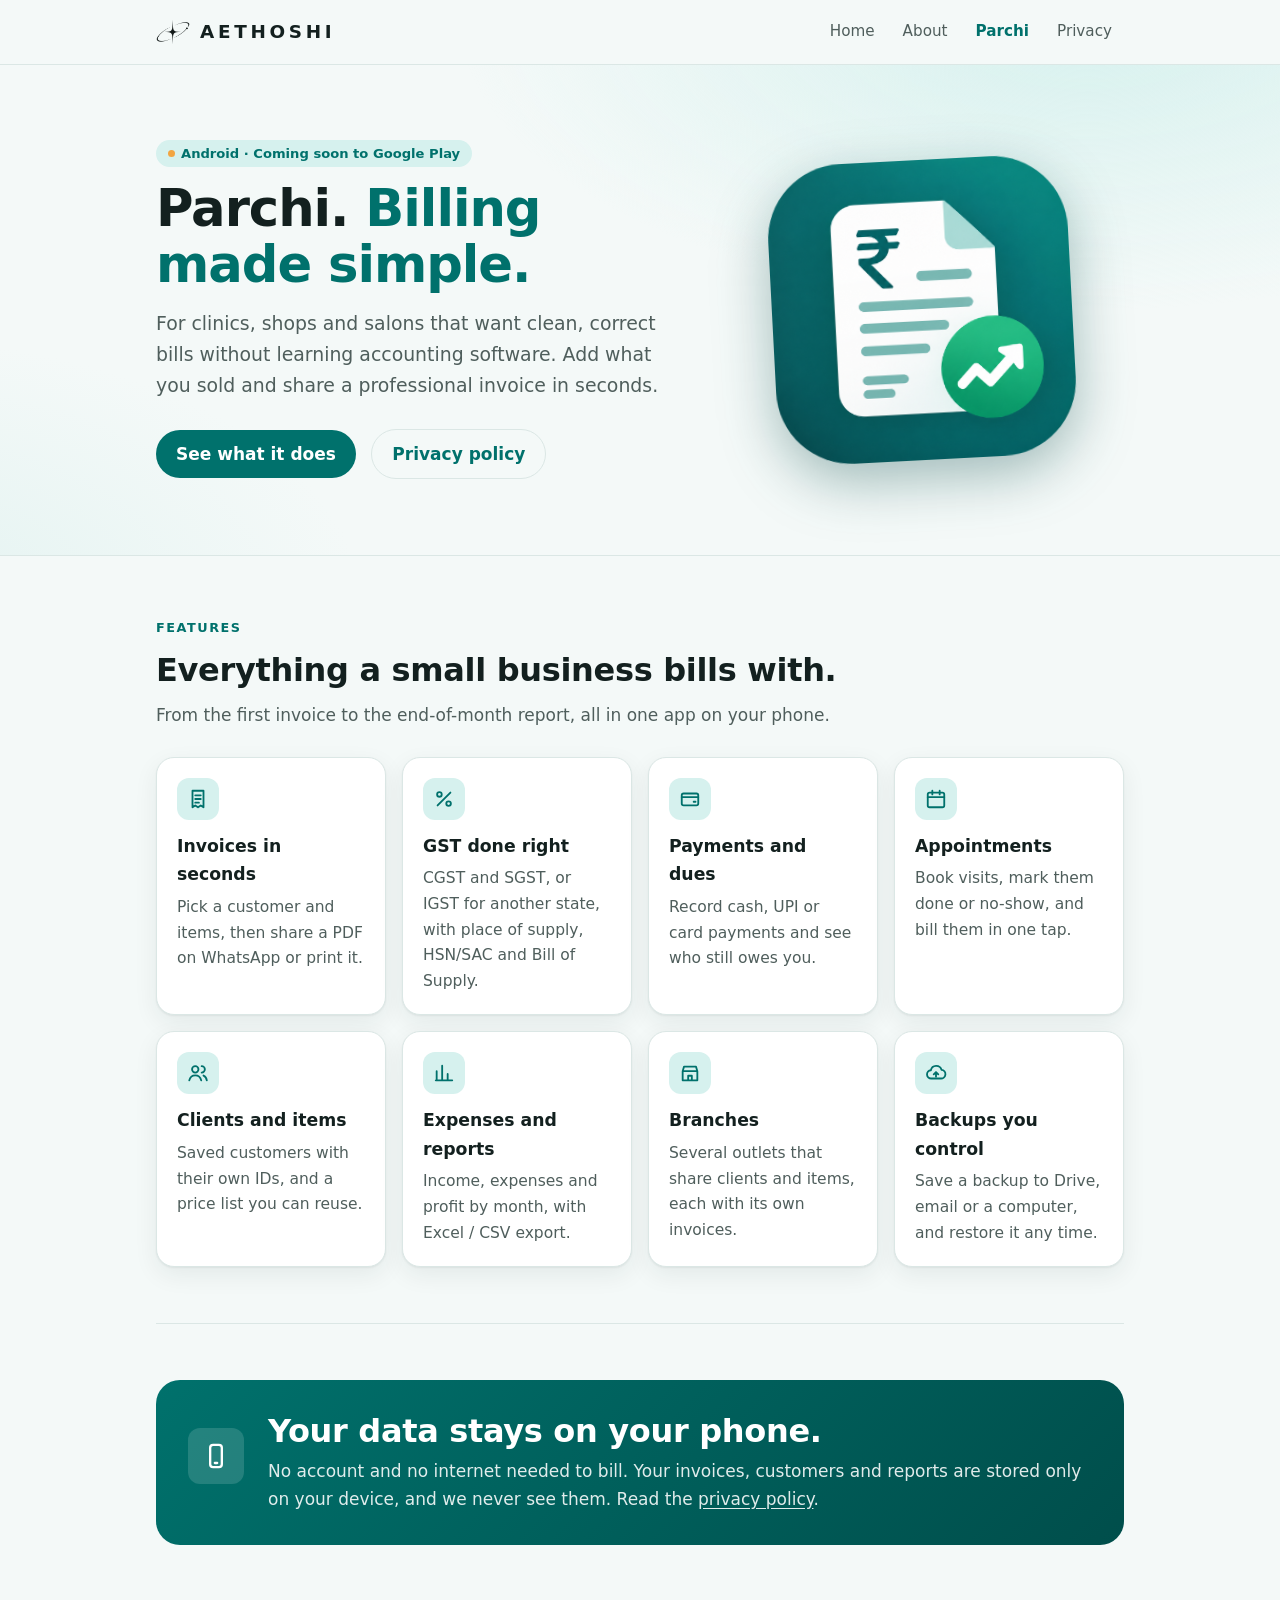
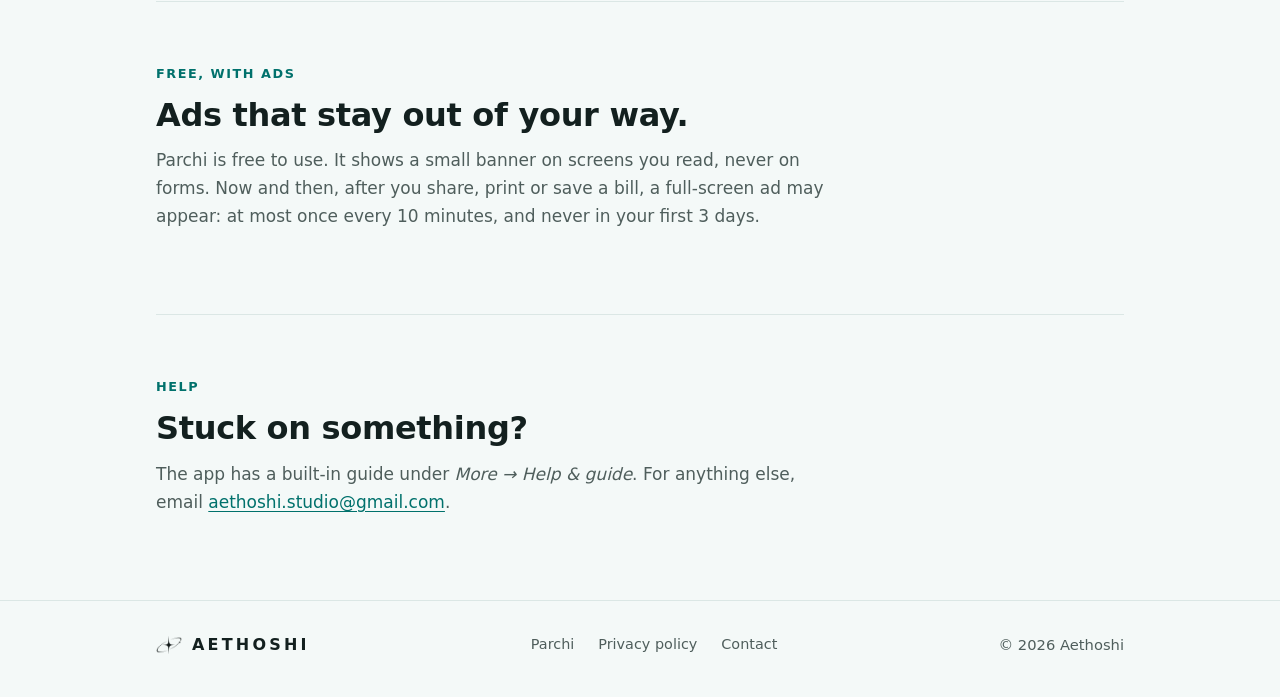
==== commit 9ecaa8aa: "update assets and resolve review comments" ====
--- a/parchi/index.html
+++ b/parchi/index.html
@@ -7,12 +7,13 @@
   <meta name="description" content="Parchi is a simple billing app for clinics, shops and salons: GST invoices, payments, appointments and reports, with your data kept on your phone.">
   <meta name="theme-color" content="#00716c">
   <link rel="icon" type="image/png" href="../assets/favicon.png">
+  <link rel="apple-touch-icon" href="../assets/apple-touch-icon.png">
   <link rel="stylesheet" href="../assets/style.css">
 </head>
 <body>
   <header class="site">
     <div class="wrap">
-      <a class="brand" href="../"><img class="mark" src="../assets/aethoshi-symbol.png" alt="" width="34" height="34"><span class="wordmark">Aethoshi</span></a>
+      <a class="brand" href="../"><picture><source srcset="../assets/aethoshi-symbol-light.png" media="(prefers-color-scheme: dark)"><img class="mark" src="../assets/aethoshi-symbol.png" alt="" width="34" height="34"></picture><span class="wordmark">Aethoshi</span></a>
       <nav aria-label="Main">
         <a href="../">Home</a>
         <a href="../#about">About</a>
@@ -119,7 +120,7 @@
 
   <footer class="site">
     <div class="wrap">
-      <a class="brand" href="../"><img class="mark" src="../assets/aethoshi-symbol.png" alt="" width="26" height="26"><span class="wordmark">Aethoshi</span></a>
+      <a class="brand" href="../"><picture><source srcset="../assets/aethoshi-symbol-light.png" media="(prefers-color-scheme: dark)"><img class="mark" src="../assets/aethoshi-symbol.png" alt="" width="26" height="26"></picture><span class="wordmark">Aethoshi</span></a>
       <nav aria-label="Footer">
         <a href="../parchi/">Parchi</a>
         <a href="../parchi/privacy/">Privacy policy</a>
--- a/assets/style.css
+++ b/assets/style.css
@@ -15,6 +15,8 @@
   --accent: #f2a541;
   --shadow: 0 1px 2px rgba(10, 40, 38, 0.06), 0 8px 24px rgba(10, 40, 38, 0.07);
   --radius: 18px;
+  --glow-core: rgba(255, 255, 255, 0.95);
+  --glow-edge: rgba(0, 113, 108, 0.16);
   color-scheme: light;
 }
 
@@ -33,6 +35,8 @@
     --on-brand: #00211f;
     --accent: #f5b766;
     --shadow: 0 1px 2px rgba(0, 0, 0, 0.4), 0 10px 30px rgba(0, 0, 0, 0.35);
+    --glow-core: rgba(98, 217, 209, 0.20);
+    --glow-edge: rgba(98, 217, 209, 0.10);
     color-scheme: dark;
   }
 }
@@ -87,17 +91,30 @@
 .brand img { width: 34px; height: 34px; }
 .wordmark { text-transform: uppercase; letter-spacing: 0.2em; font-weight: 600; }
 
-/* The brand artwork is black on white. Multiply hides the white on light
-   pages; on dark pages it's inverted to white on black, and screen hides
-   the black. contrast() turns the artwork's off-white background (and its
-   compression noise) into pure white, so no faint box shows. */
-.mark { filter: contrast(1.35); mix-blend-mode: multiply; }
-@media (prefers-color-scheme: dark) {
-  .mark { filter: invert(1) contrast(1.35); mix-blend-mode: screen; }
-}
-
-.hero-logo { justify-self: center; width: min(360px, 80vw); }
-.hero-logo img { width: 100%; display: block; }
+/* Brand artwork: transparent PNGs, a dark one and a white one; <picture>
+   picks the white one in dark mode. */
+picture { display: inline-flex; flex: none; }
+.hero-logo picture { display: block; }
+/* The large logo floats in a soft glow: a star in a clear sky. */
+.hero-logo {
+  position: relative;
+  justify-self: center;
+  width: min(380px, 80vw);
+  padding: 8% 6%;
+  isolation: isolate;
+}
+.hero-logo::before {
+  content: "";
+  position: absolute;
+  inset: -6% -2%;
+  z-index: -1;
+  border-radius: 50%;
+  background:
+    radial-gradient(closest-side, var(--glow-core), transparent 70%),
+    radial-gradient(closest-side at 62% 40%, var(--glow-edge), transparent 100%);
+  filter: blur(6px);
+}
+.hero-logo img { width: 100%; height: auto; display: block; position: relative; }
 nav { display: flex; gap: 4px; flex-wrap: wrap; }
 nav a {
   color: var(--muted);
@@ -362,7 +379,7 @@
   .hero .wrap { padding-top: 48px; padding-bottom: 48px; }
   .hero-grid { grid-template-columns: 1fr; gap: 32px; }
   .hero-art { width: min(150px, 42vw); order: -1; justify-self: start; }
-  .hero-logo { width: min(240px, 64vw); order: -1; justify-self: start; }
+  .hero-logo { width: min(260px, 70vw); order: -1; justify-self: center; }
   main section { padding: 40px 0; }
 }
 @media (max-width: 560px) {
